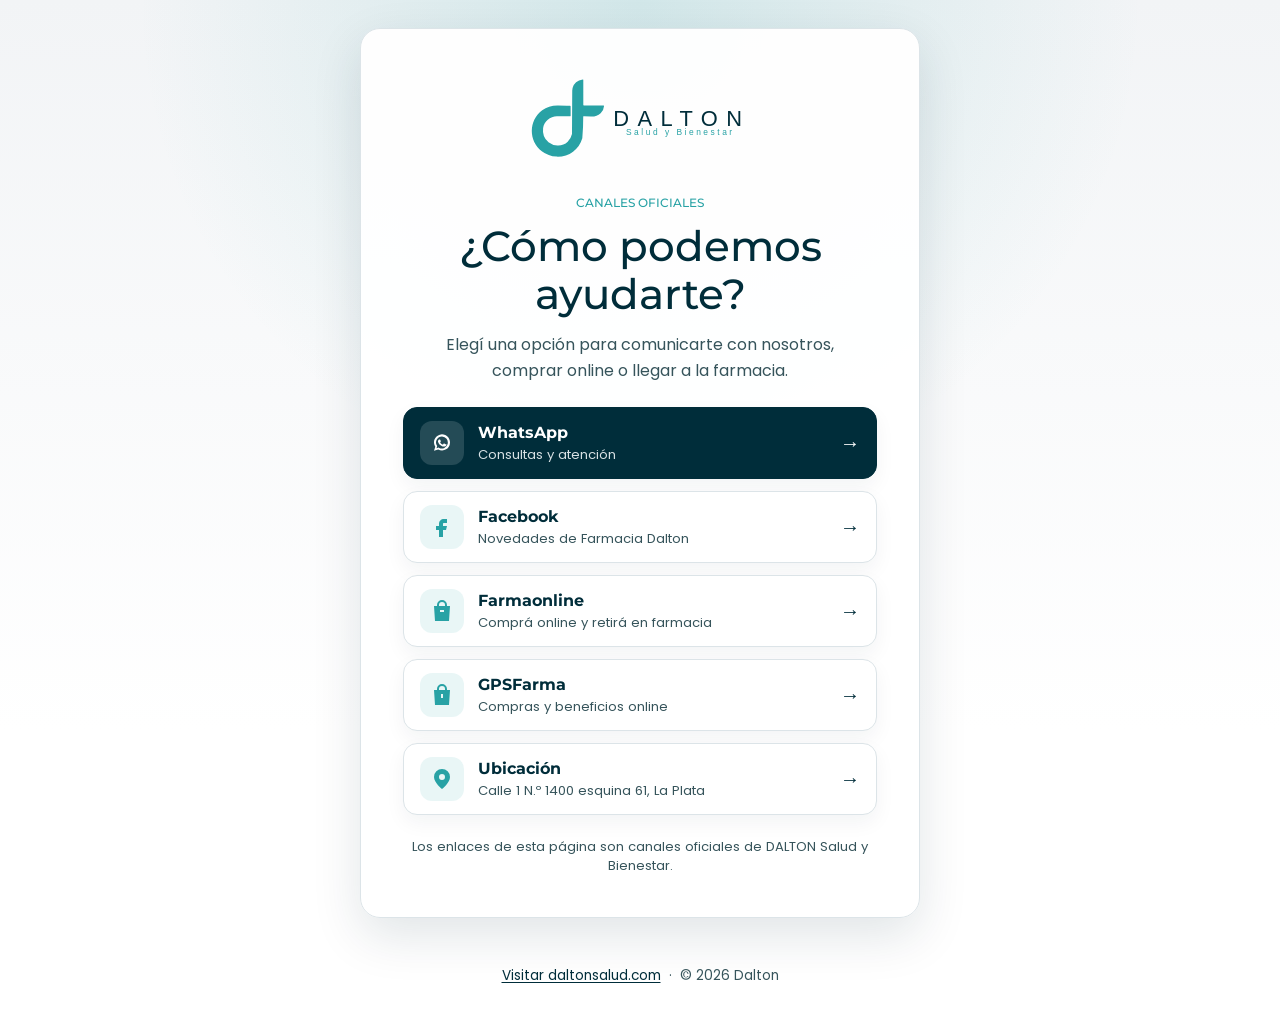
==== links/index.html @ 8e9ccc56 "feat(sys006): add institutional links hub MVP" ====
<!doctype html>
<html lang="es-AR">
  <head>
    <meta charset="utf-8">
    <meta name="viewport" content="width=device-width, initial-scale=1">

    <title>Enlaces oficiales | DALTON Salud y Bienestar</title>
    <meta name="description" content="Canales oficiales de DALTON Salud y Bienestar: WhatsApp, Facebook, compras online y ubicación.">
    <meta name="robots" content="noindex,follow">
    <link rel="canonical" href="https://daltonsalud.com/links/">

    <meta property="og:title" content="Enlaces oficiales | DALTON Salud y Bienestar">
    <meta property="og:description" content="Accedé a los canales oficiales de DALTON Salud y Bienestar.">
    <meta property="og:type" content="website">
    <meta property="og:url" content="https://daltonsalud.com/links/">
    <meta property="og:image" content="https://daltonsalud.com/assets/img/og-dalton-frente.jpg">
    <meta name="twitter:card" content="summary_large_image">

    <link rel="icon" type="image/svg+xml" sizes="32x32" href="/assets/icons/DALTON_Favicon_32.svg">
    <link rel="preconnect" href="https://fonts.googleapis.com">
    <link rel="preconnect" href="https://fonts.gstatic.com" crossorigin>
    <link href="https://fonts.googleapis.com/css2?family=Montserrat:wght@500&family=Poppins:wght@400;500&display=swap" rel="stylesheet">
    <link rel="stylesheet" href="/styles.css">
  </head>
  <body class="links-page">
    <main class="links-main">
      <section class="links-card" aria-labelledby="links-title">
        <a class="links-brand" href="/" aria-label="Ir al sitio de DALTON Salud y Bienestar">
          <img src="/assets/logo/DALTON_Horizontal_Master.svg" alt="DALTON Salud y Bienestar" width="240" height="74">
        </a>

        <div class="links-intro">
          <p class="eyebrow">Canales oficiales</p>
          <h1 id="links-title">¿Cómo podemos ayudarte?</h1>
          <p>Elegí una opción para comunicarte con nosotros, comprar online o llegar a la farmacia.</p>
        </div>

        <nav class="links-list" aria-label="Enlaces oficiales de DALTON">
          <a class="links-item links-item-primary" href="/go/whatsapp" target="_blank" rel="noopener">
            <span class="links-icon" aria-hidden="true">
              <svg viewBox="0 0 24 24" focusable="false"><path d="M20 11.5a8 8 0 0 1-11.8 7L4 19.8l1.3-4.1A8 8 0 1 1 20 11.5Zm-8-6a6 6 0 0 0-5.1 9.1l.3.5-.7 2.2 2.2-.7.5.3A6 6 0 1 0 12 5.5Zm3.4 7.7c-.2-.1-1.1-.5-1.3-.6-.2-.1-.4-.1-.5.1l-.6.8c-.1.2-.3.2-.5.1a4.8 4.8 0 0 1-2.3-2c-.2-.3.2-.4.6-1 .1-.2.1-.3 0-.5l-.6-1.4c-.1-.3-.3-.3-.5-.3h-.4c-.2 0-.4.1-.6.3-.6.6-.9 1.3-.6 2.2.5 1.7 2 3.3 3.6 4 .6.3 1.2.5 1.7.6.7.1 1.4.1 1.9-.2.6-.3 1-.8 1.1-1.3.1-.4.1-.7 0-.8Z"/></svg>
            </span>
            <span>
              <strong>WhatsApp</strong>
              <small>Consultas y atención</small>
            </span>
            <span class="links-arrow" aria-hidden="true">→</span>
          </a>

          <a class="links-item" href="/go/facebook" target="_blank" rel="noopener">
            <span class="links-icon" aria-hidden="true">
              <svg viewBox="0 0 24 24" focusable="false"><path d="M14 8h3V4h-3c-3 0-5 2-5 5v2H6v4h3v7h4v-7h3l1-4h-4V9c0-.7.3-1 1-1Z"/></svg>
            </span>
            <span>
              <strong>Facebook</strong>
              <small>Novedades de Farmacia Dalton</small>
            </span>
            <span class="links-arrow" aria-hidden="true">→</span>
          </a>

          <a class="links-item" href="/go/farmaonline" target="_blank" rel="noopener">
            <span class="links-icon" aria-hidden="true">
              <svg viewBox="0 0 24 24" focusable="false"><path d="M7 7V6a5 5 0 0 1 10 0v1h3l-1 15H5L4 7h3Zm2 0h6V6a3 3 0 0 0-6 0v1Zm1 4v2h4v-2h-4Z"/></svg>
            </span>
            <span>
              <strong>Farmaonline</strong>
              <small>Comprá online y retirá en farmacia</small>
            </span>
            <span class="links-arrow" aria-hidden="true">→</span>
          </a>

          <a class="links-item" href="/go/gpsfarma" target="_blank" rel="noopener">
            <span class="links-icon" aria-hidden="true">
              <svg viewBox="0 0 24 24" focusable="false"><path d="M7 7V6a5 5 0 0 1 10 0v1h3l-1 15H5L4 7h3Zm2 0h6V6a3 3 0 0 0-6 0v1Zm2 4v4h2v-4h-2Z"/></svg>
            </span>
            <span>
              <strong>GPSFarma</strong>
              <small>Compras y beneficios online</small>
            </span>
            <span class="links-arrow" aria-hidden="true">→</span>
          </a>

          <a class="links-item" href="/go/ubicacion" target="_blank" rel="noopener">
            <span class="links-icon" aria-hidden="true">
              <svg viewBox="0 0 24 24" focusable="false"><path d="M12 2a8 8 0 0 0-8 8c0 5.8 8 12 8 12s8-6.2 8-12a8 8 0 0 0-8-8Zm0 11a3 3 0 1 1 0-6 3 3 0 0 1 0 6Z"/></svg>
            </span>
            <span>
              <strong>Ubicación</strong>
              <small>Calle 1 N.º 1400 esquina 61, La Plata</small>
            </span>
            <span class="links-arrow" aria-hidden="true">→</span>
          </a>
        </nav>

        <p class="links-safety">Los enlaces de esta página son canales oficiales de DALTON Salud y Bienestar.</p>
      </section>
    </main>

    <footer class="links-footer">
      <a href="/">Visitar daltonsalud.com</a>
      <span aria-hidden="true">·</span>
      <span>© 2026 Dalton</span>
    </footer>
  </body>
</html>
---- styles.css ----
:root {
  --color-turquoise: #28A2A5;
  --color-carbon: #002D3A;
  --color-white: #FFFFFF;
  --color-light-gray: #F2F4F6;
  --color-medium-gray: #9AA3AB;
  --color-text: #16323A;
  --color-border: #DCE4E8;
  --shadow-soft: 0 18px 50px rgba(0, 45, 58, 0.12);
  --font-heading: "Montserrat", Arial, sans-serif;
  --font-body: "Poppins", Arial, sans-serif;
}

* {
  box-sizing: border-box;
}

html {
  scroll-behavior: smooth;
}

body {
  margin: 0;
  color: var(--color-text);
  background: var(--color-white);
  font-family: var(--font-body);
  font-size: 16px;
  line-height: 1.6;
}

img {
  display: block;
  max-width: 100%;
  height: auto;
}

a {
  color: inherit;
  text-decoration-thickness: 0.08em;
  text-underline-offset: 0.18em;
}

.site-header {
  position: sticky;
  top: 0;
  z-index: 20;
  display: flex;
  align-items: center;
  justify-content: space-between;
  gap: 18px;
  padding: 14px clamp(18px, 5vw, 64px);
  background: rgba(255, 255, 255, 0.96);
  border-bottom: 1px solid var(--color-border);
  backdrop-filter: blur(14px);
}

.brand {
  flex: 0 0 auto;
}

.brand img {
  width: 218px;
}

.nav {
  display: none;
  align-items: center;
  gap: 22px;
  font-size: 0.95rem;
  font-weight: 500;
}

.button {
  display: inline-flex;
  align-items: center;
  justify-content: center;
  min-height: 48px;
  padding: 12px 20px;
  color: var(--color-white);
  background: var(--color-turquoise);
  border: 2px solid var(--color-turquoise);
  border-radius: 8px;
  font-family: var(--font-body);
  font-weight: 500;
  text-align: center;
  text-decoration: none;
  transition: background 160ms ease, border-color 160ms ease, transform 160ms ease;
}

.button:hover,
.button:focus-visible {
  background: #21898c;
  border-color: #21898c;
  transform: translateY(-1px);
}

.button-secondary {
  color: var(--color-carbon);
  background: var(--color-white);
  border-color: var(--color-carbon);
}

.button-secondary:hover,
.button-secondary:focus-visible {
  color: var(--color-white);
  background: var(--color-carbon);
  border-color: var(--color-carbon);
}

.button-small {
  min-height: 42px;
  padding: 8px 14px;
  font-size: 0.9rem;
}

.hero {
  display: grid;
  gap: 22px;
  padding: 36px clamp(18px, 5vw, 72px) 28px;
  background:
    linear-gradient(135deg, rgba(40, 162, 165, 0.08), rgba(242, 244, 246, 0.9) 52%, rgba(255, 255, 255, 1)),
    var(--color-light-gray);
}

.hero-copy,
.hero-visual,
.essential,
.section-band,
.help-section {
  width: min(1120px, 100%);
  margin-inline: auto;
}

.eyebrow {
  margin: 0 0 10px;
  color: var(--color-turquoise);
  font-family: var(--font-heading);
  font-size: 0.78rem;
  font-weight: 500;
  text-transform: uppercase;
}

h1,
h2 {
  margin: 0;
  color: var(--color-carbon);
  font-family: var(--font-heading);
  font-weight: 500;
  line-height: 1.12;
}

h1 {
  max-width: 780px;
  font-size: clamp(2rem, 7vw, 4rem);
}

h2 {
  font-size: clamp(1.7rem, 5vw, 3rem);
}

.hero-subtitle {
  max-width: 720px;
  margin: 18px 0 0;
  color: var(--color-carbon);
  font-size: clamp(1.15rem, 3vw, 1.55rem);
  font-weight: 500;
}

.hero-text {
  max-width: 650px;
  margin: 12px 0 0;
  color: #36545B;
  font-size: 1.05rem;
}

.hero-actions {
  display: flex;
  flex-direction: column;
  gap: 12px;
  margin-top: 24px;
}

.hero-visual {
  display: block;
  min-height: 220px;
  padding: 0;
  overflow: hidden;
  background: rgba(255, 255, 255, 0.72);
  border: 1px solid rgba(154, 163, 171, 0.28);
  border-radius: 8px;
  box-shadow: 0 14px 36px rgba(0, 45, 58, 0.08);
  aspect-ratio: 4 / 3;
}

.hero-photo {
  display: block;
  width: 100%;
  height: 100%;
  min-height: inherit;
  margin: 0;
  border: 0;
  line-height: 0;
}

.hero-photo img {
  display: block;
  width: 100%;
  height: 100%;
  max-width: 100%;
  object-fit: cover;
  object-position: center center;
  opacity: 0.96;
  border-radius: 0;
}

.essential,
.section-band,
.help-section,
.notice {
  padding: 58px clamp(18px, 5vw, 32px);
}

.section-heading {
  max-width: 760px;
  margin-bottom: 28px;
}

.info-grid {
  display: grid;
  gap: 14px;
}

.info-item {
  min-height: 112px;
  padding: 20px;
  background: var(--color-white);
  border: 1px solid var(--color-border);
  border-radius: 8px;
}

.info-label {
  display: block;
  margin-bottom: 8px;
  color: var(--color-carbon);
  font-family: var(--font-heading);
  font-weight: 500;
}

.info-item p {
  margin: 0;
}

.essential {
  background: linear-gradient(180deg, var(--color-white), var(--color-light-gray));
}

.essential .section-heading {
  margin-inline: auto;
  text-align: center;
}

.essential .info-grid {
  gap: 16px;
}

.essential .info-item {
  min-height: 132px;
  padding: 22px;
  box-shadow: 0 10px 28px rgba(0, 45, 58, 0.06);
}

.essential .info-item a {
  overflow-wrap: anywhere;
}

.section-band {
  background: var(--color-light-gray);
}

.help-section {
  display: grid;
  gap: 24px;
  align-items: center;
}

#servicios,
#envios,
#contacto {
  scroll-margin-top: 132px;
}

#servicios {
  padding-top: 34px;
  padding-bottom: 34px;
}

#servicios h2 {
  font-size: 2.15rem;
  line-height: 1.1;
}

#servicios .section-heading {
  margin-bottom: 18px;
}

.services-editorial-list {
  display: grid;
  gap: 0;
  padding: 2px 14px;
  background: var(--color-white);
  border: 1px solid var(--color-border);
  border-radius: 8px;
}

.service-editorial-item {
  position: relative;
  padding: 8px 0 8px 12px;
  border-bottom: 1px solid rgba(154, 163, 171, 0.25);
}

.service-editorial-item:last-child {
  border-bottom: 0;
}

.service-editorial-item::before {
  content: "";
  position: absolute;
  top: 10px;
  bottom: 10px;
  left: 0;
  width: 2px;
  background: var(--color-turquoise);
  border-radius: 999px;
}

.service-editorial-item h3 {
  margin: 0;
  color: var(--color-carbon);
  font-family: var(--font-body);
  font-size: 1rem;
  font-weight: 500;
  line-height: 1.2;
}

.service-editorial-item p {
  margin: 2px 0 0;
  color: rgba(0, 45, 58, 0.62);
  font-size: 0.82rem;
  line-height: 1.3;
}

.help-copy p:last-child,
.split p,
.notice p {
  max-width: 760px;
  margin: 14px 0 0;
}

.split {
  display: grid;
  gap: 18px;
}

.notice {
  color: var(--color-white);
  background: var(--color-carbon);
  width: 100%;
  padding: 50px clamp(18px, 5vw, 32px);
  text-align: center;
}

.notice h2 {
  color: var(--color-white);
  font-size: clamp(1.5rem, 4vw, 2.25rem);
  margin-inline: auto;
  text-align: center;
}

.notice p {
  max-width: 860px;
  margin-inline: auto;
  text-align: center;
}

.notice a {
  color: var(--color-white);
}

.notice-legal {
  color: #D7E1E4;
  max-width: 100%;
  font-size: 0.98rem;
  white-space: normal;
}

.site-footer {
  display: grid;
  justify-items: center;
  width: 100%;
  gap: 14px;
  padding: 30px clamp(18px, 5vw, 32px);
  color: var(--color-carbon);
  background: var(--color-white);
  border-top: 1px solid var(--color-border);
  border-bottom: 1px solid var(--color-border);
  text-align: center;
}

.site-footer p {
  margin: 0;
}

.footer-rights {
  color: #36545B;
  font-size: 0.96rem;
}

.footer-credit {
  display: flex;
  align-items: center;
  justify-content: center;
  gap: 16px;
  color: #36545B;
  font-size: 1rem;
  flex-wrap: wrap;
}

.footer-credit img {
  width: 320px;
  max-height: 72px;
  object-fit: contain;
}

@media (min-width: 620px) {
  .hero-actions {
    flex-direction: row;
    flex-wrap: wrap;
  }

  .info-grid {
    grid-template-columns: repeat(2, minmax(0, 1fr));
  }

}

@media (min-width: 880px) {
  .nav {
    display: flex;
  }

  .brand img {
    width: 300px;
  }

  .hero {
    grid-template-columns: minmax(0, 1.08fr) minmax(320px, 0.92fr);
    align-items: center;
    min-height: min(580px, calc(100vh - 122px));
    padding-top: 54px;
    padding-bottom: 30px;
  }

  .hero-copy,
  .hero-visual {
    margin-inline: 0;
  }

  .hero-copy {
    justify-self: end;
    max-width: 660px;
  }

  .hero-visual {
    min-height: 330px;
    justify-self: start;
    max-width: 520px;
  }

  .hero-photo,
  .hero-photo img {
    width: 100%;
    height: 100%;
    object-fit: cover;
  }

  .services-editorial-list {
    grid-template-columns: repeat(2, minmax(0, 1fr));
    column-gap: 34px;
    padding: 8px 22px;
  }

  .service-editorial-item {
    padding-top: 9px;
    padding-bottom: 9px;
  }

  .service-editorial-item:nth-last-child(2) {
    border-bottom: 0;
  }

  #servicios h2 {
    font-size: clamp(1.7rem, 5vw, 3rem);
    line-height: 1.12;
  }

  .help-section,
  .split {
    grid-template-columns: 1fr 0.82fr;
  }

  .help-section {
    justify-items: start;
  }

  .notice-legal {
    white-space: nowrap;
  }

  .help-section .button {
    justify-self: end;
    align-self: center;
  }
}

@media (max-width: 420px) {
  .site-header {
    gap: 10px;
    padding-inline: 14px;
  }

  .brand img {
    width: 168px;
  }

.button-small {
  min-height: 40px;
  padding-inline: 10px;
  }
}

.recruitment-page .site-header {
  position: relative;
}

.button-muted {
  min-height: 42px;
  padding: 8px 14px;
  border-color: var(--color-carbon);
  background: var(--color-white);
  color: var(--color-carbon);
}

.button-muted:hover,
.button-muted:focus-visible {
  color: var(--color-white);
  background: var(--color-carbon);
}

.recruitment-hero {
  background: linear-gradient(135deg, rgba(40, 162, 165, 0.06), rgba(242, 244, 246, 0.92) 52%, rgba(255, 255, 255, 1)), var(--color-light-gray);
  min-height: 0;
}

.recruitment-summary .recruitment-text,
.recruitment-contact .recruitment-text {
  margin: 0;
  color: #36545B;
  max-width: 860px;
}

.recruitment-jobs {
  display: grid;
  gap: 14px;
}

.recruitment-job-card {
  background: var(--color-white);
  border: 1px solid var(--color-border);
  border-radius: 12px;
  padding: 16px;
}

.job-open,
.job-empty {
  display: grid;
  gap: 10px;
}

.job-open h3 {
  margin: 0;
  font-size: 1.06rem;
  line-height: 1.3;
}

.job-open p,
.job-empty p {
  margin: 0;
  color: #36545B;
}

.recruitment-apply {
  margin-top: 8px;
  justify-self: start;
}

.recruitment-note {
  margin-top: 6px;
  color: var(--color-medium-gray) !important;
  font-size: 0.92rem;
  line-height: 1.45;
}

.recruitment-contact a {
  color: var(--color-carbon);
  text-decoration-thickness: 0.08em;
  text-underline-offset: 0.16em;
}

.footer-recruit-link {
  margin: 0;
}

/* Hub institucional de enlaces — SYS-006 Links MVP */
.links-page {
  min-height: 100vh;
  background:
    radial-gradient(circle at top, rgba(40, 162, 165, 0.16), transparent 42%),
    linear-gradient(180deg, #F2F4F6 0%, #FFFFFF 72%);
}

.links-main {
  display: grid;
  min-height: calc(100vh - 76px);
  place-items: center;
  padding: 28px 18px 20px;
}

.links-card {
  width: min(560px, 100%);
  padding: clamp(24px, 6vw, 42px);
  background: rgba(255, 255, 255, 0.96);
  border: 1px solid var(--color-border);
  border-radius: 20px;
  box-shadow: var(--shadow-soft);
}

.links-brand {
  display: block;
  width: min(240px, 72%);
  margin: 0 auto 28px;
}

.links-brand img {
  width: 100%;
}

.links-intro {
  margin-bottom: 24px;
  text-align: center;
}

.links-intro h1 {
  font-size: clamp(1.85rem, 8vw, 2.65rem);
}

.links-intro p:last-child {
  margin: 14px auto 0;
  color: #36545B;
  max-width: 430px;
}

.links-list {
  display: grid;
  gap: 12px;
}

.links-item {
  display: grid;
  grid-template-columns: 44px minmax(0, 1fr) 24px;
  gap: 14px;
  align-items: center;
  min-height: 72px;
  padding: 12px 16px;
  color: var(--color-carbon);
  background: var(--color-white);
  border: 1px solid var(--color-border);
  border-radius: 14px;
  box-shadow: 0 8px 20px rgba(0, 45, 58, 0.05);
  text-decoration: none;
  transition: transform 160ms ease, border-color 160ms ease, box-shadow 160ms ease;
}

.links-item:hover,
.links-item:focus-visible {
  border-color: var(--color-turquoise);
  box-shadow: 0 12px 28px rgba(0, 45, 58, 0.1);
  outline: 3px solid rgba(40, 162, 165, 0.18);
  outline-offset: 2px;
  transform: translateY(-1px);
}

.links-item-primary {
  color: var(--color-white);
  background: var(--color-carbon);
  border-color: var(--color-carbon);
}

.links-item-primary:hover,
.links-item-primary:focus-visible {
  border-color: var(--color-carbon);
  outline-color: rgba(40, 162, 165, 0.32);
}

.links-icon {
  display: grid;
  width: 44px;
  height: 44px;
  place-items: center;
  color: var(--color-turquoise);
  background: rgba(40, 162, 165, 0.1);
  border-radius: 12px;
}

.links-item-primary .links-icon {
  color: var(--color-white);
  background: rgba(255, 255, 255, 0.14);
}

.links-icon svg {
  width: 24px;
  height: 24px;
  fill: currentColor;
}

.links-item strong,
.links-item small {
  display: block;
}

.links-item strong {
  font-family: var(--font-heading);
  font-size: 1rem;
  line-height: 1.25;
}

.links-item small {
  margin-top: 3px;
  color: #36545B;
  font-size: 0.82rem;
  line-height: 1.35;
}

.links-item-primary small {
  color: #D7E1E4;
}

.links-arrow {
  font-size: 1.25rem;
  text-align: right;
}

.links-safety {
  margin: 22px 0 0;
  color: #36545B;
  font-size: 0.82rem;
  line-height: 1.45;
  text-align: center;
}

.links-footer {
  display: flex;
  gap: 8px;
  justify-content: center;
  align-items: center;
  min-height: 76px;
  padding: 18px;
  color: #36545B;
  font-size: 0.85rem;
  text-align: center;
}

.links-footer a {
  color: var(--color-carbon);
}

@media (max-width: 420px) {
  .links-main {
    align-items: start;
    padding: 16px 12px;
  }

  .links-card {
    padding: 24px 16px;
    border-radius: 16px;
  }

  .links-brand {
    margin-bottom: 22px;
  }

  .links-item {
    grid-template-columns: 40px minmax(0, 1fr) 20px;
    gap: 12px;
    padding-inline: 12px;
  }

  .links-icon {
    width: 40px;
    height: 40px;
  }
}

@media (prefers-reduced-motion: reduce) {
  .links-item {
    transition: none;
  }
}
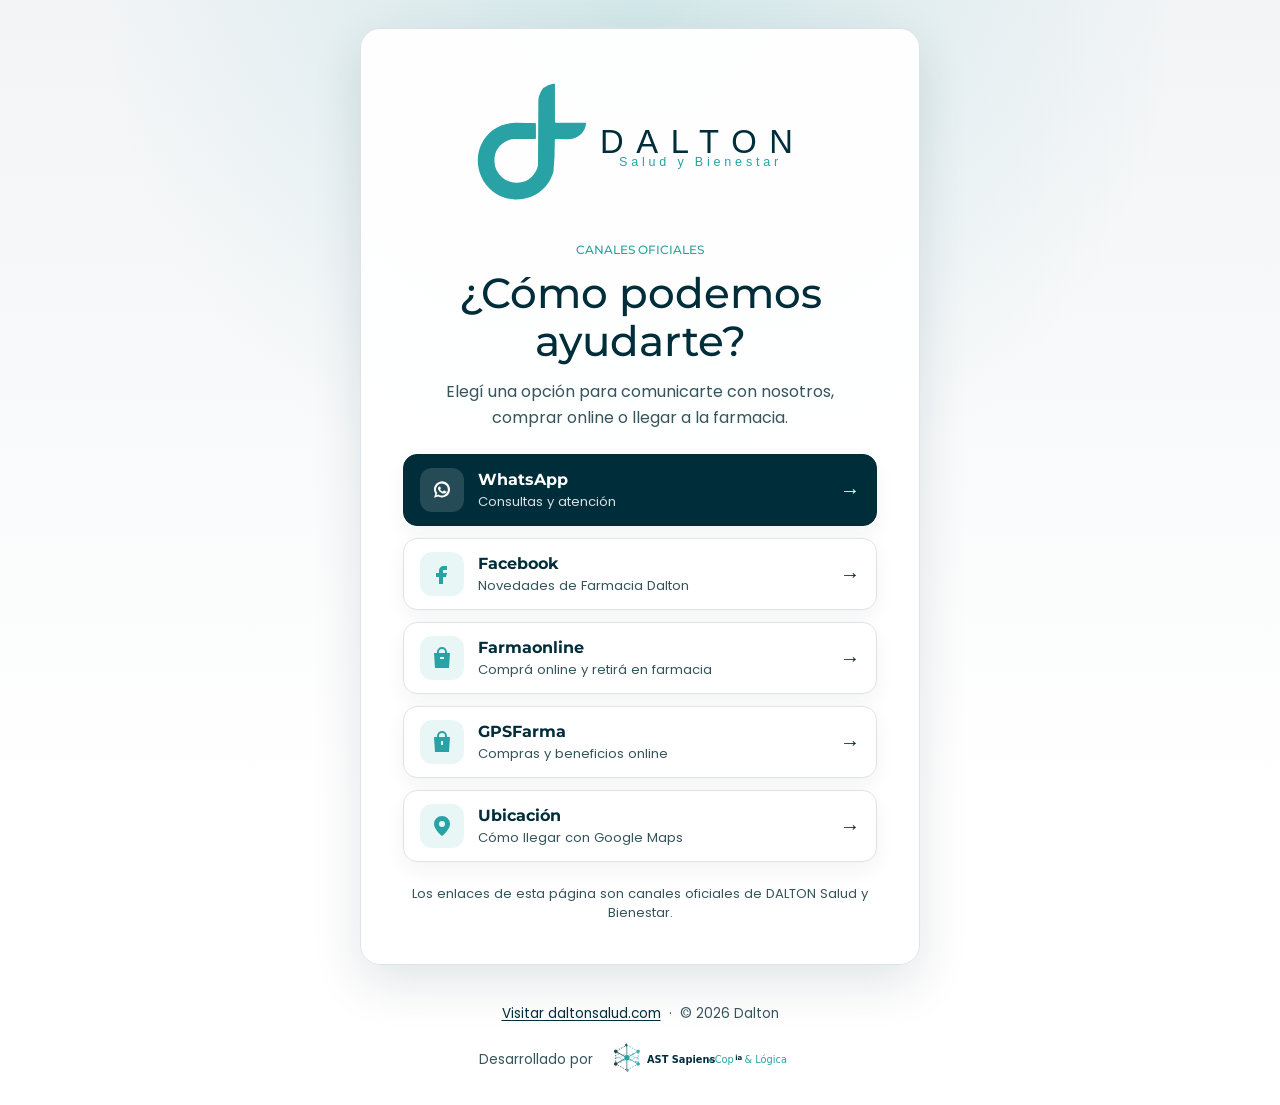
==== commit 36050700: "refine(sys006): improve links hub branding" ====
--- a/links/index.html
+++ b/links/index.html
@@ -26,7 +26,7 @@
     <main class="links-main">
       <section class="links-card" aria-labelledby="links-title">
         <a class="links-brand" href="/" aria-label="Ir al sitio de DALTON Salud y Bienestar">
-          <img src="/assets/logo/DALTON_Horizontal_Master.svg" alt="DALTON Salud y Bienestar" width="240" height="74">
+          <img src="/assets/logo/DALTON_Horizontal_Master.svg" alt="DALTON Salud y Bienestar" width="360" height="141">
         </a>
 
         <div class="links-intro">
@@ -86,7 +86,7 @@
             </span>
             <span>
               <strong>Ubicación</strong>
-              <small>Calle 1 N.º 1400 esquina 61, La Plata</small>
+              <small>Cómo llegar con Google Maps</small>
             </span>
             <span class="links-arrow" aria-hidden="true">→</span>
           </a>
@@ -97,9 +97,15 @@
     </main>
 
     <footer class="links-footer">
-      <a href="/">Visitar daltonsalud.com</a>
-      <span aria-hidden="true">·</span>
-      <span>© 2026 Dalton</span>
+      <div class="links-footer-meta">
+        <a href="/">Visitar daltonsalud.com</a>
+        <span aria-hidden="true">·</span>
+        <span>© 2026 Dalton</span>
+      </div>
+      <div class="links-credit">
+        <span>Desarrollado por</span>
+        <img src="/assets/logo/ast-sapiens-logo.svg" alt="AST Sapiens" width="196" height="42">
+      </div>
     </footer>
   </body>
 </html>
--- a/styles.css
+++ b/styles.css
@@ -646,7 +646,7 @@
 
 .links-brand {
   display: block;
-  width: min(240px, 72%);
+  width: min(360px, 100%);
   margin: 0 auto 28px;
 }
 
@@ -768,19 +768,38 @@
 }
 
 .links-footer {
+  display: grid;
+  gap: 14px;
+  justify-content: center;
+  min-height: 76px;
+  padding: 18px 18px 24px;
+  color: #36545B;
+  font-size: 0.85rem;
+  text-align: center;
+}
+
+.links-footer a {
+  color: var(--color-carbon);
+}
+
+.links-footer-meta,
+.links-credit {
   display: flex;
   gap: 8px;
   justify-content: center;
   align-items: center;
-  min-height: 76px;
-  padding: 18px;
-  color: #36545B;
-  font-size: 0.85rem;
-  text-align: center;
-}
-
-.links-footer a {
-  color: var(--color-carbon);
+  flex-wrap: wrap;
+}
+
+.links-credit {
+  gap: 12px;
+}
+
+.links-credit img {
+  width: min(196px, 55vw);
+  height: auto;
+  max-height: 42px;
+  object-fit: contain;
 }
 
 @media (max-width: 420px) {
@@ -795,6 +814,7 @@
   }
 
   .links-brand {
+    width: min(360px, 100%);
     margin-bottom: 22px;
   }
 
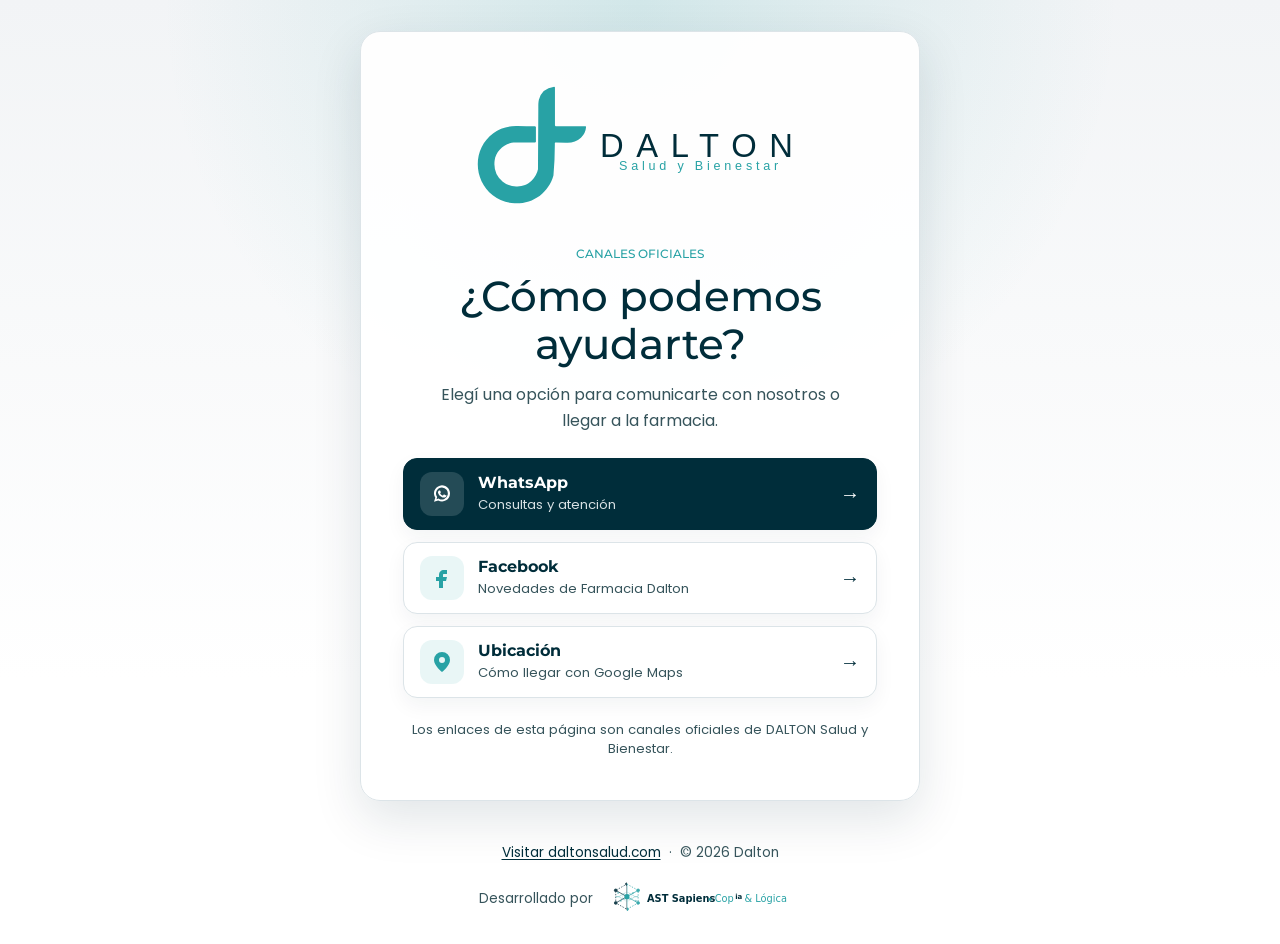
==== commit 77ffe01b: "refine(sys006): remove unattributed marketplaces" ====
--- a/links/index.html
+++ b/links/index.html
@@ -5,7 +5,7 @@
     <meta name="viewport" content="width=device-width, initial-scale=1">
 
     <title>Enlaces oficiales | DALTON Salud y Bienestar</title>
-    <meta name="description" content="Canales oficiales de DALTON Salud y Bienestar: WhatsApp, Facebook, compras online y ubicación.">
+    <meta name="description" content="Canales oficiales de DALTON Salud y Bienestar: WhatsApp, Facebook y ubicación.">
     <meta name="robots" content="noindex,follow">
     <link rel="canonical" href="https://daltonsalud.com/links/">
 
@@ -32,7 +32,7 @@
         <div class="links-intro">
           <p class="eyebrow">Canales oficiales</p>
           <h1 id="links-title">¿Cómo podemos ayudarte?</h1>
-          <p>Elegí una opción para comunicarte con nosotros, comprar online o llegar a la farmacia.</p>
+          <p>Elegí una opción para comunicarte con nosotros o llegar a la farmacia.</p>
         </div>
 
         <nav class="links-list" aria-label="Enlaces oficiales de DALTON">
@@ -54,28 +54,6 @@
             <span>
               <strong>Facebook</strong>
               <small>Novedades de Farmacia Dalton</small>
-            </span>
-            <span class="links-arrow" aria-hidden="true">→</span>
-          </a>
-
-          <a class="links-item" href="/go/farmaonline" target="_blank" rel="noopener">
-            <span class="links-icon" aria-hidden="true">
-              <svg viewBox="0 0 24 24" focusable="false"><path d="M7 7V6a5 5 0 0 1 10 0v1h3l-1 15H5L4 7h3Zm2 0h6V6a3 3 0 0 0-6 0v1Zm1 4v2h4v-2h-4Z"/></svg>
-            </span>
-            <span>
-              <strong>Farmaonline</strong>
-              <small>Comprá online y retirá en farmacia</small>
-            </span>
-            <span class="links-arrow" aria-hidden="true">→</span>
-          </a>
-
-          <a class="links-item" href="/go/gpsfarma" target="_blank" rel="noopener">
-            <span class="links-icon" aria-hidden="true">
-              <svg viewBox="0 0 24 24" focusable="false"><path d="M7 7V6a5 5 0 0 1 10 0v1h3l-1 15H5L4 7h3Zm2 0h6V6a3 3 0 0 0-6 0v1Zm2 4v4h2v-4h-2Z"/></svg>
-            </span>
-            <span>
-              <strong>GPSFarma</strong>
-              <small>Compras y beneficios online</small>
             </span>
             <span class="links-arrow" aria-hidden="true">→</span>
           </a>
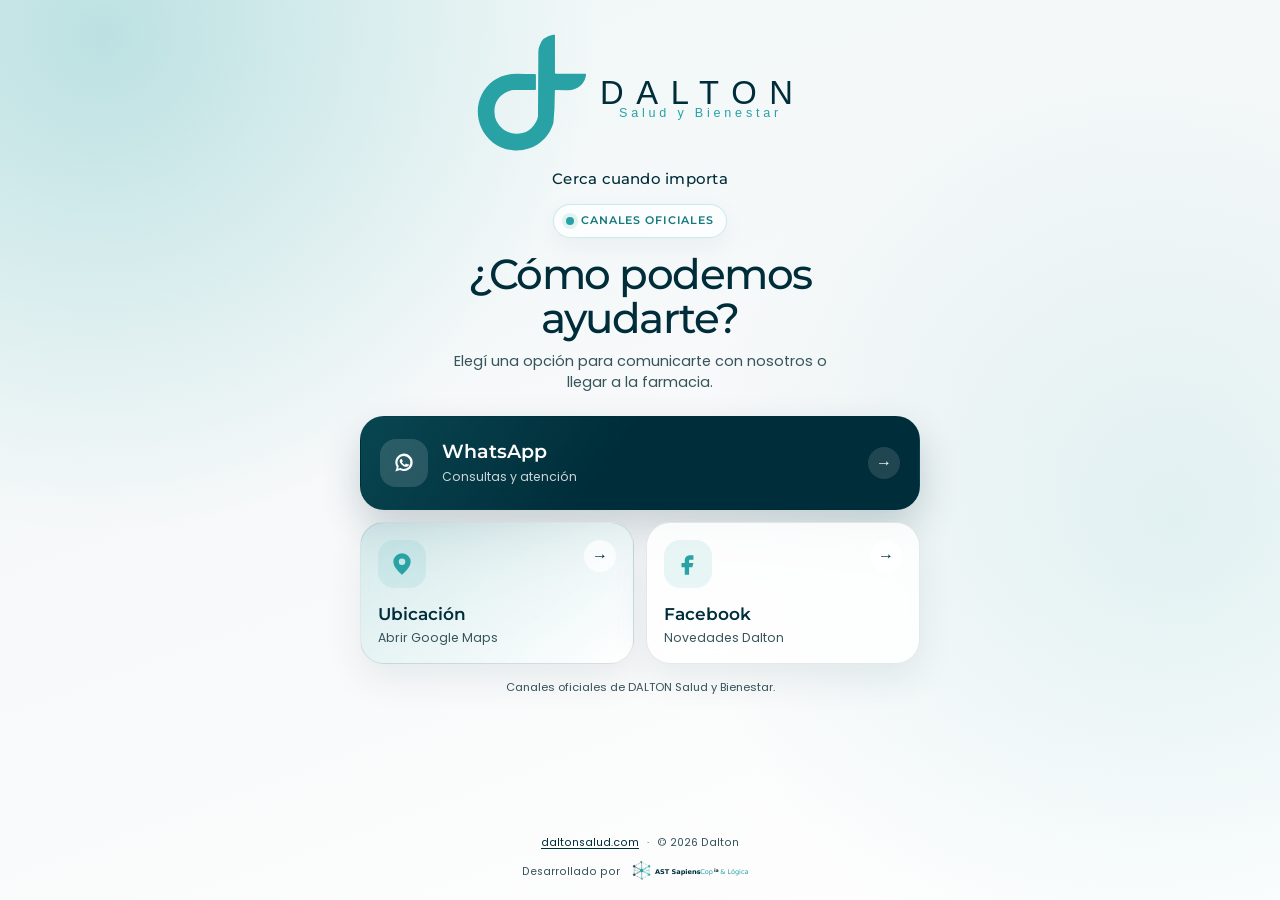
==== commit ebe6d4df: "refine(sys006): adopt approved mobile bento layout" ====
--- a/links/index.html
+++ b/links/index.html
@@ -19,7 +19,7 @@
     <link rel="icon" type="image/svg+xml" sizes="32x32" href="/assets/icons/DALTON_Favicon_32.svg">
     <link rel="preconnect" href="https://fonts.googleapis.com">
     <link rel="preconnect" href="https://fonts.gstatic.com" crossorigin>
-    <link href="https://fonts.googleapis.com/css2?family=Montserrat:wght@500&family=Poppins:wght@400;500&display=swap" rel="stylesheet">
+    <link href="https://fonts.googleapis.com/css2?family=Montserrat:wght@500;600&family=Poppins:wght@400;500;600&display=swap" rel="stylesheet">
     <link rel="stylesheet" href="/styles.css">
   </head>
   <body class="links-page">
@@ -29,8 +29,10 @@
           <img src="/assets/logo/DALTON_Horizontal_Master.svg" alt="DALTON Salud y Bienestar" width="360" height="141">
         </a>
 
+        <p class="links-slogan">Cerca cuando importa</p>
+
         <div class="links-intro">
-          <p class="eyebrow">Canales oficiales</p>
+          <p class="links-verified"><span class="links-verified-dot" aria-hidden="true"></span>Canales oficiales</p>
           <h1 id="links-title">¿Cómo podemos ayudarte?</h1>
           <p>Elegí una opción para comunicarte con nosotros o llegar a la farmacia.</p>
         </div>
@@ -40,9 +42,20 @@
             <span class="links-icon" aria-hidden="true">
               <svg viewBox="0 0 24 24" focusable="false"><path d="M20 11.5a8 8 0 0 1-11.8 7L4 19.8l1.3-4.1A8 8 0 1 1 20 11.5Zm-8-6a6 6 0 0 0-5.1 9.1l.3.5-.7 2.2 2.2-.7.5.3A6 6 0 1 0 12 5.5Zm3.4 7.7c-.2-.1-1.1-.5-1.3-.6-.2-.1-.4-.1-.5.1l-.6.8c-.1.2-.3.2-.5.1a4.8 4.8 0 0 1-2.3-2c-.2-.3.2-.4.6-1 .1-.2.1-.3 0-.5l-.6-1.4c-.1-.3-.3-.3-.5-.3h-.4c-.2 0-.4.1-.6.3-.6.6-.9 1.3-.6 2.2.5 1.7 2 3.3 3.6 4 .6.3 1.2.5 1.7.6.7.1 1.4.1 1.9-.2.6-.3 1-.8 1.1-1.3.1-.4.1-.7 0-.8Z"/></svg>
             </span>
-            <span>
+            <span class="links-copy">
               <strong>WhatsApp</strong>
               <small>Consultas y atención</small>
+            </span>
+            <span class="links-arrow" aria-hidden="true">→</span>
+          </a>
+
+          <a class="links-item links-item-location" href="/go/ubicacion" target="_blank" rel="noopener">
+            <span class="links-icon" aria-hidden="true">
+              <svg viewBox="0 0 24 24" focusable="false"><path d="M12 2a8 8 0 0 0-8 8c0 5.8 8 12 8 12s8-6.2 8-12a8 8 0 0 0-8-8Zm0 11a3 3 0 1 1 0-6 3 3 0 0 1 0 6Z"/></svg>
+            </span>
+            <span class="links-copy">
+              <strong>Ubicación</strong>
+              <small>Abrir Google Maps</small>
             </span>
             <span class="links-arrow" aria-hidden="true">→</span>
           </a>
@@ -51,38 +64,27 @@
             <span class="links-icon" aria-hidden="true">
               <svg viewBox="0 0 24 24" focusable="false"><path d="M14 8h3V4h-3c-3 0-5 2-5 5v2H6v4h3v7h4v-7h3l1-4h-4V9c0-.7.3-1 1-1Z"/></svg>
             </span>
-            <span>
+            <span class="links-copy">
               <strong>Facebook</strong>
-              <small>Novedades de Farmacia Dalton</small>
-            </span>
-            <span class="links-arrow" aria-hidden="true">→</span>
-          </a>
-
-          <a class="links-item" href="/go/ubicacion" target="_blank" rel="noopener">
-            <span class="links-icon" aria-hidden="true">
-              <svg viewBox="0 0 24 24" focusable="false"><path d="M12 2a8 8 0 0 0-8 8c0 5.8 8 12 8 12s8-6.2 8-12a8 8 0 0 0-8-8Zm0 11a3 3 0 1 1 0-6 3 3 0 0 1 0 6Z"/></svg>
-            </span>
-            <span>
-              <strong>Ubicación</strong>
-              <small>Cómo llegar con Google Maps</small>
+              <small>Novedades Dalton</small>
             </span>
             <span class="links-arrow" aria-hidden="true">→</span>
           </a>
         </nav>
 
-        <p class="links-safety">Los enlaces de esta página son canales oficiales de DALTON Salud y Bienestar.</p>
+        <p class="links-safety">Canales oficiales de DALTON Salud y Bienestar.</p>
       </section>
     </main>
 
     <footer class="links-footer">
       <div class="links-footer-meta">
-        <a href="/">Visitar daltonsalud.com</a>
+        <a href="/">daltonsalud.com</a>
         <span aria-hidden="true">·</span>
         <span>© 2026 Dalton</span>
       </div>
       <div class="links-credit">
         <span>Desarrollado por</span>
-        <img src="/assets/logo/ast-sapiens-logo.svg" alt="AST Sapiens" width="196" height="42">
+        <img src="/assets/logo/ast-sapiens-logo.svg" alt="AST Sapiens" width="132" height="28">
       </div>
     </footer>
   </body>
--- a/styles.css
+++ b/styles.css
@@ -622,87 +622,144 @@
 
 /* Hub institucional de enlaces — SYS-006 Links MVP */
 .links-page {
+  display: flex;
+  flex-direction: column;
   min-height: 100vh;
+  overflow-x: hidden;
   background:
-    radial-gradient(circle at top, rgba(40, 162, 165, 0.16), transparent 42%),
-    linear-gradient(180deg, #F2F4F6 0%, #FFFFFF 72%);
+    radial-gradient(circle at 8% 4%, rgba(40, 162, 165, 0.26), transparent 34%),
+    radial-gradient(circle at 92% 58%, rgba(40, 162, 165, 0.12), transparent 38%),
+    linear-gradient(160deg, #EFF7F7 0%, #F8F9FA 52%, #FFFFFF 100%);
 }
 
 .links-main {
   display: grid;
-  min-height: calc(100vh - 76px);
-  place-items: center;
-  padding: 28px 18px 20px;
+  flex: 1;
+  width: 100%;
+  place-items: start center;
+  padding: 22px 18px 14px;
 }
 
 .links-card {
   width: min(560px, 100%);
-  padding: clamp(24px, 6vw, 42px);
-  background: rgba(255, 255, 255, 0.96);
-  border: 1px solid var(--color-border);
-  border-radius: 20px;
-  box-shadow: var(--shadow-soft);
 }
 
 .links-brand {
   display: block;
-  width: min(360px, 100%);
-  margin: 0 auto 28px;
+  width: min(360px, 92%);
+  margin: 0 auto;
 }
 
 .links-brand img {
+  display: block;
   width: 100%;
+  height: auto;
+}
+
+.links-slogan {
+  margin: 4px 0 0;
+  color: var(--color-carbon);
+  font-family: var(--font-heading);
+  font-size: 0.94rem;
+  font-weight: 500;
+  letter-spacing: 0.015em;
+  text-align: center;
 }
 
 .links-intro {
-  margin-bottom: 24px;
+  margin-top: 13px;
   text-align: center;
 }
 
+.links-verified {
+  display: inline-flex;
+  gap: 7px;
+  align-items: center;
+  margin: 0;
+  padding: 7px 12px;
+  color: #14787B;
+  background: rgba(255, 255, 255, 0.72);
+  border: 1px solid rgba(40, 162, 165, 0.22);
+  border-radius: 999px;
+  box-shadow: 0 8px 24px rgba(0, 45, 58, 0.05);
+  font-family: var(--font-heading);
+  font-size: 0.68rem;
+  font-weight: 600;
+  letter-spacing: 0.08em;
+  text-transform: uppercase;
+}
+
+.links-verified-dot {
+  width: 8px;
+  height: 8px;
+  background: var(--color-turquoise);
+  border-radius: 50%;
+  box-shadow: 0 0 0 4px rgba(40, 162, 165, 0.12);
+}
+
 .links-intro h1 {
-  font-size: clamp(1.85rem, 8vw, 2.65rem);
+  max-width: 440px;
+  margin: 14px auto 0;
+  font-size: clamp(2rem, 9vw, 2.65rem);
+  font-weight: 500;
+  line-height: 1.04;
+  letter-spacing: -0.035em;
 }
 
 .links-intro p:last-child {
-  margin: 14px auto 0;
+  margin: 11px auto 0;
   color: #36545B;
-  max-width: 430px;
+  max-width: 390px;
+  font-size: 0.91rem;
+  line-height: 1.48;
 }
 
 .links-list {
   display: grid;
+  grid-template-columns: repeat(2, minmax(0, 1fr));
   gap: 12px;
+  margin-top: 22px;
 }
 
 .links-item {
-  display: grid;
-  grid-template-columns: 44px minmax(0, 1fr) 24px;
-  gap: 14px;
-  align-items: center;
-  min-height: 72px;
-  padding: 12px 16px;
-  color: var(--color-carbon);
-  background: var(--color-white);
-  border: 1px solid var(--color-border);
-  border-radius: 14px;
-  box-shadow: 0 8px 20px rgba(0, 45, 58, 0.05);
+  position: relative;
+  display: flex;
+  min-height: 142px;
+  padding: 17px;
+  color: var(--color-carbon);
+  background: rgba(255, 255, 255, 0.82);
+  border: 1px solid rgba(0, 45, 58, 0.1);
+  border-radius: 24px;
+  box-shadow: 0 16px 36px rgba(0, 45, 58, 0.08);
   text-decoration: none;
-  transition: transform 160ms ease, border-color 160ms ease, box-shadow 160ms ease;
+  backdrop-filter: blur(18px);
+  transition: transform 160ms ease, border-color 160ms ease, box-shadow 160ms ease, background 160ms ease;
 }
 
 .links-item:hover,
 .links-item:focus-visible {
   border-color: var(--color-turquoise);
-  box-shadow: 0 12px 28px rgba(0, 45, 58, 0.1);
+  box-shadow: 0 18px 40px rgba(0, 45, 58, 0.13);
   outline: 3px solid rgba(40, 162, 165, 0.18);
   outline-offset: 2px;
-  transform: translateY(-1px);
+  transform: translateY(-2px);
+}
+
+.links-item:active {
+  transform: scale(0.985);
 }
 
 .links-item-primary {
+  grid-column: 1 / -1;
+  align-items: center;
+  min-height: 94px;
+  padding: 17px 19px;
   color: var(--color-white);
-  background: var(--color-carbon);
-  border-color: var(--color-carbon);
+  background:
+    linear-gradient(125deg, rgba(40, 162, 165, 0.21), transparent 45%),
+    var(--color-carbon);
+  border-color: transparent;
+  box-shadow: 0 18px 38px rgba(0, 45, 58, 0.2);
 }
 
 .links-item-primary:hover,
@@ -711,25 +768,45 @@
   outline-color: rgba(40, 162, 165, 0.32);
 }
 
+.links-item:not(.links-item-primary) {
+  flex-direction: column;
+  justify-content: space-between;
+}
+
+.links-item-location {
+  background:
+    linear-gradient(145deg, rgba(40, 162, 165, 0.17), rgba(255, 255, 255, 0.92));
+}
+
 .links-icon {
   display: grid;
-  width: 44px;
-  height: 44px;
+  flex: 0 0 auto;
+  width: 48px;
+  height: 48px;
   place-items: center;
   color: var(--color-turquoise);
   background: rgba(40, 162, 165, 0.1);
-  border-radius: 12px;
+  border-radius: 16px;
 }
 
 .links-item-primary .links-icon {
+  margin-right: 14px;
   color: var(--color-white);
   background: rgba(255, 255, 255, 0.14);
 }
 
 .links-icon svg {
-  width: 24px;
-  height: 24px;
+  width: 26px;
+  height: 26px;
   fill: currentColor;
+}
+
+.links-copy {
+  min-width: 0;
+}
+
+.links-item:not(.links-item-primary) .links-copy {
+  margin-top: auto;
 }
 
 .links-item strong,
@@ -739,42 +816,66 @@
 
 .links-item strong {
   font-family: var(--font-heading);
+  font-size: 1.06rem;
+  font-weight: 600;
+  line-height: 1.2;
+}
+
+.links-item-primary strong {
+  font-size: 1.18rem;
+}
+
+.links-item small {
+  margin-top: 5px;
+  color: #36545B;
+  font-size: 0.77rem;
+  line-height: 1.32;
+}
+
+.links-item-primary small {
+  color: rgba(255, 255, 255, 0.8);
+}
+
+.links-arrow {
+  display: grid;
+  flex: 0 0 auto;
+  width: 32px;
+  height: 32px;
+  margin-left: auto;
+  place-items: center;
+  color: var(--color-carbon);
+  background: rgba(255, 255, 255, 0.7);
+  border-radius: 50%;
   font-size: 1rem;
-  line-height: 1.25;
-}
-
-.links-item small {
-  margin-top: 3px;
+}
+
+.links-item-primary .links-arrow {
+  color: var(--color-white);
+  background: rgba(255, 255, 255, 0.12);
+}
+
+.links-item:not(.links-item-primary) .links-arrow {
+  position: absolute;
+  top: 17px;
+  right: 17px;
+}
+
+.links-safety {
+  margin: 16px 0 0;
   color: #36545B;
-  font-size: 0.82rem;
-  line-height: 1.35;
-}
-
-.links-item-primary small {
-  color: #D7E1E4;
-}
-
-.links-arrow {
-  font-size: 1.25rem;
-  text-align: right;
-}
-
-.links-safety {
-  margin: 22px 0 0;
+  font-size: 0.7rem;
+  line-height: 1.4;
+  text-align: center;
+}
+
+.links-footer {
+  display: grid;
+  gap: 7px;
+  justify-content: center;
+  margin-top: auto;
+  padding: 10px 18px 14px;
   color: #36545B;
-  font-size: 0.82rem;
-  line-height: 1.45;
-  text-align: center;
-}
-
-.links-footer {
-  display: grid;
-  gap: 14px;
-  justify-content: center;
-  min-height: 76px;
-  padding: 18px 18px 24px;
-  color: #36545B;
-  font-size: 0.85rem;
+  font-size: 0.67rem;
   text-align: center;
 }
 
@@ -792,41 +893,59 @@
 }
 
 .links-credit {
-  gap: 12px;
+  gap: 7px;
 }
 
 .links-credit img {
-  width: min(196px, 55vw);
+  width: min(132px, 42vw);
   height: auto;
-  max-height: 42px;
+  max-height: 28px;
   object-fit: contain;
 }
 
 @media (max-width: 420px) {
   .links-main {
-    align-items: start;
-    padding: 16px 12px;
-  }
-
-  .links-card {
-    padding: 24px 16px;
-    border-radius: 16px;
+    padding: 18px 18px 10px;
   }
 
   .links-brand {
-    width: min(360px, 100%);
-    margin-bottom: 22px;
-  }
-
-  .links-item {
-    grid-template-columns: 40px minmax(0, 1fr) 20px;
-    gap: 12px;
-    padding-inline: 12px;
-  }
-
-  .links-icon {
-    width: 40px;
-    height: 40px;
+    width: min(360px, 92%);
+  }
+}
+
+@media (max-height: 760px) {
+  .links-main {
+    padding-top: 12px;
+  }
+
+  .links-brand {
+    width: min(300px, 82%);
+  }
+
+  .links-slogan {
+    margin-top: 0;
+    font-size: 0.86rem;
+  }
+
+  .links-intro {
+    margin-top: 8px;
+  }
+
+  .links-intro h1 {
+    margin-top: 9px;
+    font-size: 1.9rem;
+  }
+
+  .links-intro p:last-child {
+    margin-top: 7px;
+  }
+
+  .links-list {
+    margin-top: 15px;
+  }
+
+  .links-item:not(.links-item-primary) {
+    min-height: 126px;
   }
 }
 
